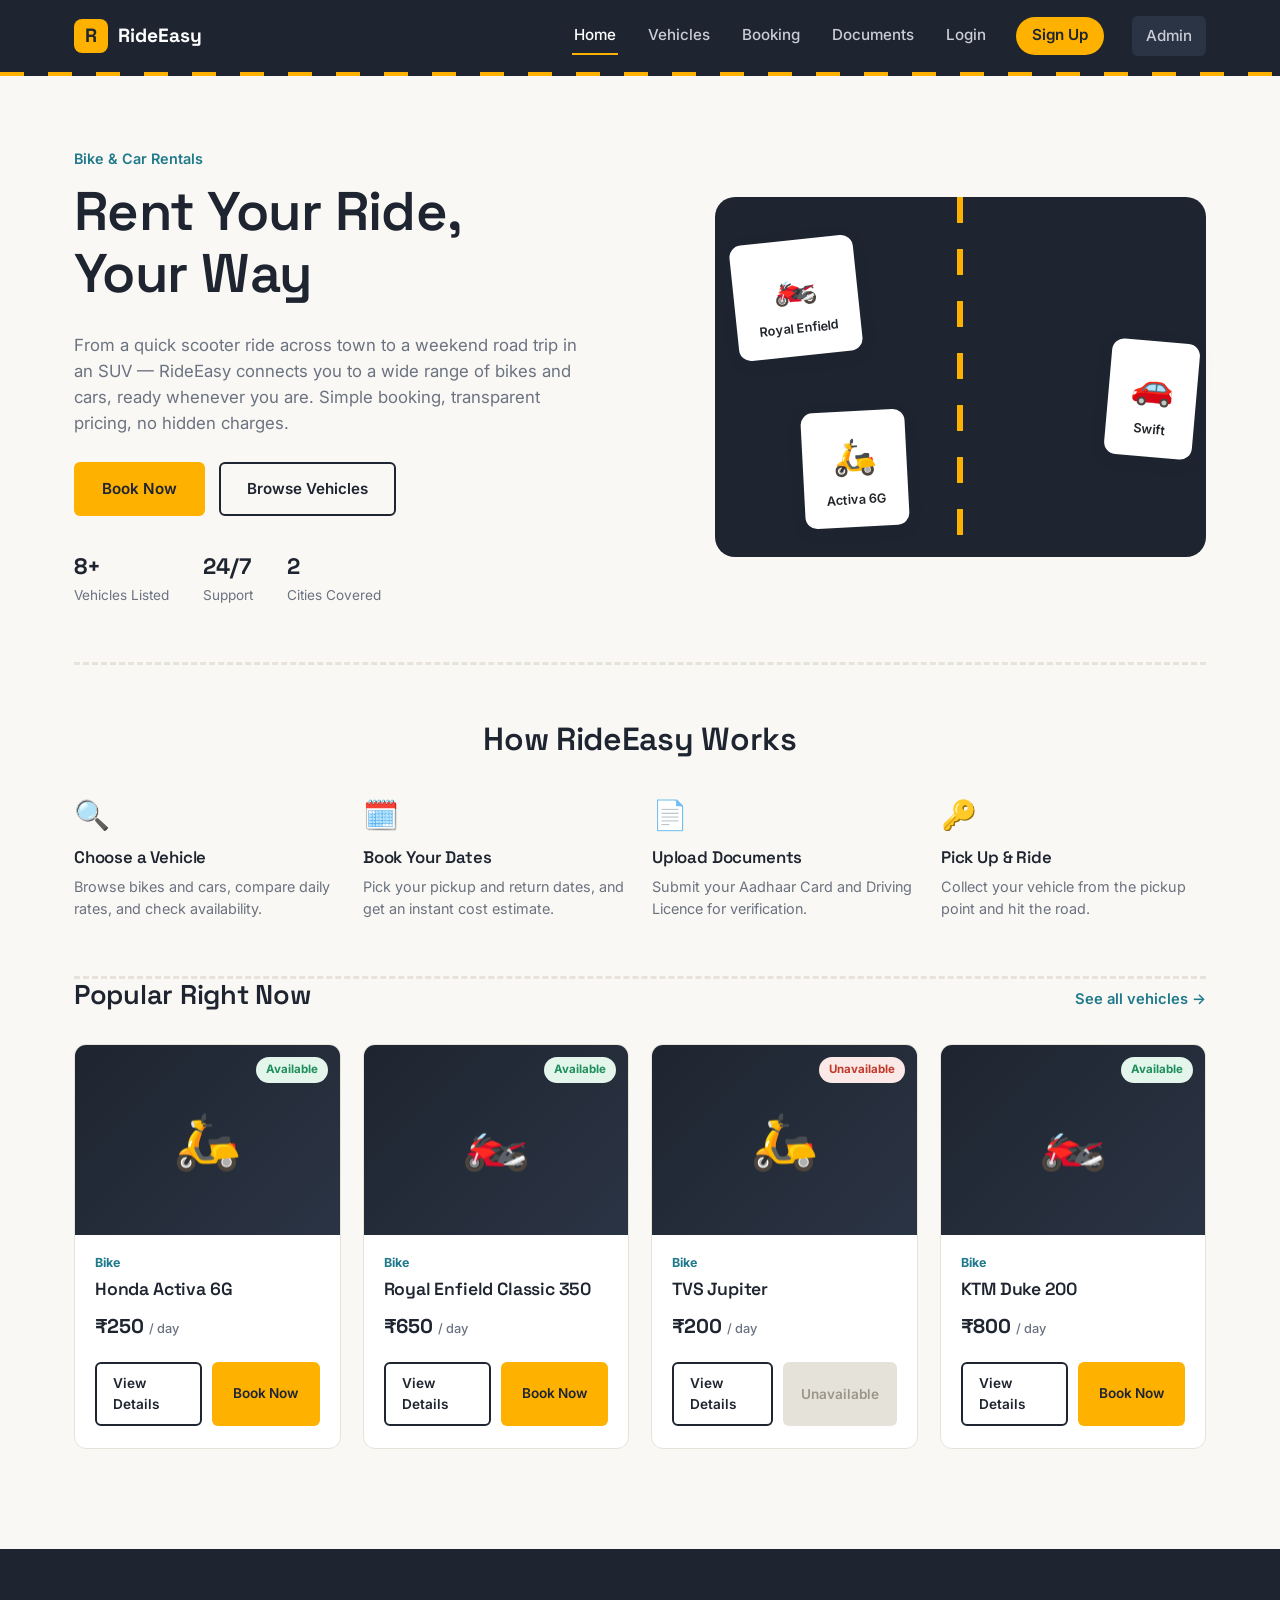
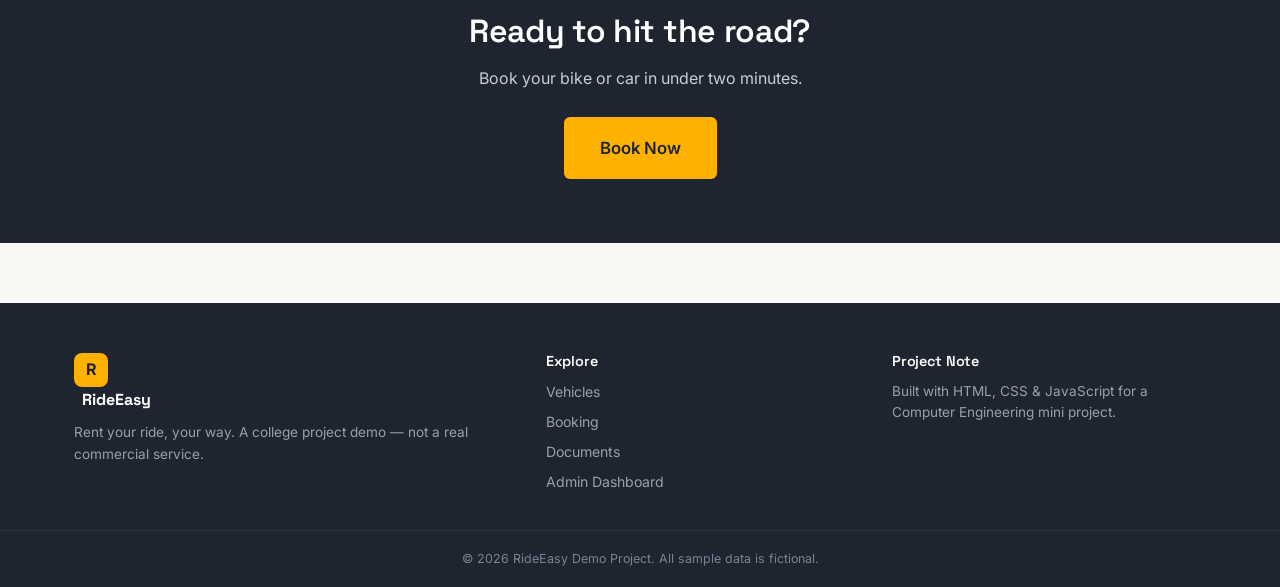
==== index.html @ f215f916 "initial commit" ====
<!DOCTYPE html>
<html lang="en">
<head>
<meta charset="UTF-8">
<meta name="viewport" content="width=device-width, initial-scale=1.0">
<title>RideEasy - Rent Your Ride, Your Way</title>
<link rel="preconnect" href="https://fonts.googleapis.com">
<link href="https://fonts.googleapis.com/css2?family=Space+Grotesk:wght@500;600;700&family=Inter:wght@400;500;600;700&display=swap" rel="stylesheet">
<link rel="stylesheet" href="css/style.css">
</head>
<body data-page="home">
<main>

<section class="hero">
  <div class="hero-text">
    <p class="hero-eyebrow">Bike &amp; Car Rentals</p>
    <h1>Rent Your Ride,<br>Your Way</h1>
    <p class="hero-desc">
      From a quick scooter ride across town to a weekend road trip in an SUV —
      RideEasy connects you to a wide range of bikes and cars, ready whenever you are.
      Simple booking, transparent pricing, no hidden charges.
    </p>
    <div class="hero-actions">
      <a href="booking.html" class="btn btn-primary">Book Now</a>
      <a href="vehicles.html" class="btn btn-outline">Browse Vehicles</a>
    </div>
    <div class="hero-stats">
      <div><strong>8+</strong><span>Vehicles Listed</span></div>
      <div><strong>24/7</strong><span>Support</span></div>
      <div><strong>2</strong><span>Cities Covered</span></div>
    </div>
  </div>
  <div class="hero-visual" aria-hidden="true">
    <div class="hero-card card-1">🏍️<span>Royal Enfield</span></div>
    <div class="hero-card card-2">🚗<span>Swift</span></div>
    <div class="hero-card card-3">🛵<span>Activa 6G</span></div>
    <div class="hero-lane"></div>
  </div>
</section>

<div class="dashed-divider" aria-hidden="true"></div>

<section class="how-it-works">
  <h2>How RideEasy Works</h2>
  <div class="steps-grid">
    <div class="step"><div class="step-icon">🔍</div><h3>Choose a Vehicle</h3><p>Browse bikes and cars, compare daily rates, and check availability.</p></div>
    <div class="step"><div class="step-icon">🗓️</div><h3>Book Your Dates</h3><p>Pick your pickup and return dates, and get an instant cost estimate.</p></div>
    <div class="step"><div class="step-icon">📄</div><h3>Upload Documents</h3><p>Submit your Aadhaar Card and Driving Licence for verification.</p></div>
    <div class="step"><div class="step-icon">🔑</div><h3>Pick Up &amp; Ride</h3><p>Collect your vehicle from the pickup point and hit the road.</p></div>
  </div>
</section>

<div class="dashed-divider" aria-hidden="true"></div>

<section class="featured-vehicles">
  <div class="section-head">
    <h2>Popular Right Now</h2>
    <a href="vehicles.html" class="see-all">See all vehicles →</a>
  </div>
  <div class="vehicle-grid" id="featuredGrid"></div>
</section>

<section class="cta-banner">
  <h2>Ready to hit the road?</h2>
  <p>Book your bike or car in under two minutes.</p>
  <a href="booking.html" class="btn btn-primary btn-large">Book Now</a>
</section>
</main>
<script src="js/main.js"></script>
</body>
</html>
---- css/style.css ----
/* =========================================================
   RideEasy — Design Tokens
   ========================================================= */
:root {
  --asphalt: #1E2530;
  --asphalt-light: #2B3444;
  --amber: #FFB100;
  --amber-dark: #E29B00;
  --teal: #1F7A8C;
  --teal-dark: #175f6d;
  --cream: #FAF8F4;
  --white: #FFFFFF;
  --text-dark: #22262B;
  --text-muted: #6B7280;
  --border-soft: #E7E3DA;
  --danger: #C0392B;
  --success: #1E8E5A;

  --font-display: "Space Grotesk", sans-serif;
  --font-body: "Inter", sans-serif;

  --radius-sm: 6px;
  --radius-md: 12px;
  --radius-lg: 20px;

  --shadow-card: 0 4px 16px rgba(30, 37, 48, 0.08);
}

* { box-sizing: border-box; }

html { scroll-behavior: smooth; }

body {
  margin: 0;
  font-family: var(--font-body);
  color: var(--text-dark);
  background: var(--cream);
  line-height: 1.55;
}

h1, h2, h3, h4 {
  font-family: var(--font-display);
  font-weight: 600;
  line-height: 1.15;
  margin: 0 0 0.5em;
  letter-spacing: -0.01em;
}

p { margin: 0 0 1em; color: var(--text-muted); }

a { color: inherit; text-decoration: none; }

img { max-width: 100%; display: block; }

:focus-visible {
  outline: 3px solid var(--teal);
  outline-offset: 2px;
}

.hidden { display: none !important; }

/* =========================================================
   Buttons
   ========================================================= */
.btn {
  display: inline-flex;
  align-items: center;
  justify-content: center;
  gap: 8px;
  padding: 13px 26px;
  border-radius: var(--radius-sm);
  font-family: var(--font-body);
  font-weight: 600;
  font-size: 0.95rem;
  border: 2px solid transparent;
  cursor: pointer;
  transition: transform 0.15s ease, box-shadow 0.15s ease, background 0.15s ease;
}
.btn:hover { transform: translateY(-2px); }

.btn-primary { background: var(--amber); color: var(--asphalt); }
.btn-primary:hover { background: var(--amber-dark); box-shadow: 0 6px 16px rgba(255,177,0,0.35); }

.btn-outline { background: transparent; border-color: var(--asphalt); color: var(--asphalt); }
.btn-outline:hover { background: var(--asphalt); color: var(--white); }

.btn-large { padding: 16px 34px; font-size: 1.05rem; }
.btn-small { padding: 9px 16px; font-size: 0.85rem; }

.btn-disabled {
  background: #E5E2DA; color: #9C9689; border-color: transparent;
  cursor: not-allowed;
}
.btn-disabled:hover { transform: none; }

/* =========================================================
   Header / Nav
   ========================================================= */
.site-header {
  background: var(--asphalt);
  position: sticky;
  top: 0;
  z-index: 100;
}

.nav-wrap {
  max-width: 1180px;
  margin: 0 auto;
  padding: 16px 24px;
  display: flex;
  align-items: center;
  justify-content: space-between;
}

.logo {
  display: flex;
  align-items: center;
  gap: 10px;
  font-family: var(--font-display);
  font-weight: 700;
  font-size: 1.2rem;
  color: var(--white);
}

.logo-mark {
  width: 34px; height: 34px;
  background: var(--amber);
  color: var(--asphalt);
  border-radius: 8px;
  display: flex; align-items: center; justify-content: center;
  font-weight: 700;
}

.main-nav { display: flex; align-items: center; gap: 28px; }

.main-nav a {
  color: #C9CDD6;
  font-weight: 500;
  font-size: 0.95rem;
  padding: 6px 2px;
  border-bottom: 2px solid transparent;
  transition: color 0.15s ease, border-color 0.15s ease;
}

.main-nav a:hover,
.main-nav a.active { color: var(--white); border-color: var(--amber); }

.main-nav a.nav-admin {
  background: var(--asphalt-light);
  padding: 8px 14px;
  border-radius: var(--radius-sm);
  border-bottom: none;
}
.main-nav a.nav-admin:hover,
.main-nav a.nav-admin.active { background: var(--amber); color: var(--asphalt); }

.road-line {
  height: 4px;
  background: repeating-linear-gradient(90deg, var(--amber) 0 24px, transparent 24px 48px);
}

.nav-toggle {
  display: none;
  flex-direction: column;
  gap: 5px;
  background: none;
  border: none;
  cursor: pointer;
  padding: 6px;
}
.nav-toggle span { width: 24px; height: 2px; background: var(--white); }

/* =========================================================
   Flash messages
   ========================================================= */
.flash-wrap {
  max-width: 1180px;
  margin: 16px auto 0;
  padding: 0 24px;
  display: flex;
  flex-direction: column;
  gap: 8px;
}
.flash {
  padding: 12px 18px;
  border-radius: var(--radius-sm);
  font-size: 0.92rem;
  font-weight: 500;
}
.flash-error { background: #FBE9E7; color: var(--danger); border: 1px solid #F3C6BF; }
.flash-success { background: #E4F5EC; color: var(--success); border: 1px solid #BEE7D1; }

/* =========================================================
   Hero
   ========================================================= */
.hero {
  max-width: 1180px;
  margin: 0 auto;
  padding: 72px 24px 56px;
  display: grid;
  grid-template-columns: 1.1fr 0.9fr;
  gap: 40px;
  align-items: center;
}

.hero-eyebrow {
  color: var(--teal);
  font-weight: 600;
  font-size: 0.9rem;
  margin-bottom: 10px;
}

.hero h1 {
  font-size: clamp(2.4rem, 4.5vw, 3.4rem);
  color: var(--asphalt);
}

.hero-desc { font-size: 1.05rem; max-width: 46ch; }

.hero-actions { display: flex; gap: 14px; margin: 26px 0 34px; flex-wrap: wrap; }

.hero-stats { display: flex; gap: 34px; }
.hero-stats div { display: flex; flex-direction: column; }
.hero-stats strong { font-family: var(--font-display); font-size: 1.4rem; color: var(--asphalt); }
.hero-stats span { color: var(--text-muted); font-size: 0.85rem; }

.hero-visual {
  position: relative;
  height: 360px;
}

.hero-lane {
  position: absolute;
  inset: 0;
  background: var(--asphalt);
  border-radius: var(--radius-lg);
}
.hero-lane::before {
  content: "";
  position: absolute;
  left: 50%; top: 0; bottom: 0;
  width: 6px;
  transform: translateX(-50%);
  background: repeating-linear-gradient(180deg, var(--amber) 0 26px, transparent 26px 52px);
}

.hero-card {
  position: absolute;
  background: var(--white);
  border-radius: var(--radius-md);
  padding: 18px 22px;
  box-shadow: var(--shadow-card);
  font-size: 2.2rem;
  display: flex;
  flex-direction: column;
  align-items: center;
  gap: 6px;
  z-index: 2;
}
.hero-card span { font-family: var(--font-body); font-size: 0.8rem; font-weight: 600; color: var(--text-dark); }

.card-1 { top: 12%; left: 4%; transform: rotate(-6deg); }
.card-2 { top: 40%; right: 2%; transform: rotate(5deg); }
.card-3 { bottom: 8%; left: 18%; transform: rotate(-3deg); }

/* =========================================================
   Dashed divider (road-marking motif)
   ========================================================= */
.dashed-divider {
  max-width: 1180px;
  margin: 0 auto;
  padding: 0 24px;
}
.dashed-divider::before {
  content: "";
  display: block;
  height: 0;
  border-top: 3px dashed var(--border-soft);
}

/* =========================================================
   How it works
   ========================================================= */
.how-it-works {
  max-width: 1180px;
  margin: 0 auto;
  padding: 56px 24px;
  text-align: center;
}
.how-it-works h2 { font-size: 2rem; color: var(--asphalt); margin-bottom: 36px; }

.steps-grid {
  display: grid;
  grid-template-columns: repeat(4, 1fr);
  gap: 24px;
}
.step { text-align: left; }
.step-icon { font-size: 1.8rem; margin-bottom: 10px; }
.step h3 { font-size: 1.05rem; color: var(--asphalt); }
.step p { font-size: 0.9rem; margin: 0; }

/* =========================================================
   Section head / see-all
   ========================================================= */
.section-head {
  display: flex;
  align-items: baseline;
  justify-content: space-between;
  max-width: 1180px;
  margin: 0 auto;
  padding: 0 24px 20px;
}
.section-head h2 { color: var(--asphalt); font-size: 1.7rem; }
.see-all { color: var(--teal); font-weight: 600; font-size: 0.92rem; }
.see-all:hover { text-decoration: underline; }

/* =========================================================
   Vehicle cards / grid
   ========================================================= */
.featured-vehicles { padding-bottom: 20px; }

.vehicle-grid {
  max-width: 1180px;
  margin: 0 auto;
  padding: 0 24px 60px;
  display: grid;
  grid-template-columns: repeat(auto-fit, minmax(250px, 1fr));
  gap: 22px;
}

.vehicle-card {
  background: var(--white);
  border: 1px solid var(--border-soft);
  border-radius: var(--radius-md);
  overflow: hidden;
  display: flex;
  flex-direction: column;
  transition: box-shadow 0.15s ease, transform 0.15s ease;
}
.vehicle-card:hover { box-shadow: var(--shadow-card); transform: translateY(-3px); }

.vehicle-image {
  background: linear-gradient(135deg, var(--asphalt) 0%, var(--asphalt-light) 100%);
  padding: 30px 0;
  display: flex;
  align-items: center;
  justify-content: center;
  font-size: 3.4rem;
  position: relative;
}

.badge {
  position: absolute;
  top: 12px; right: 12px;
  font-size: 0.72rem;
  font-weight: 700;
  padding: 4px 10px;
  border-radius: 999px;
}
.badge-available { background: #E4F5EC; color: var(--success); }
.badge-unavailable { background: #FBE9E7; color: var(--danger); }

.vehicle-info { padding: 18px 20px 22px; display: flex; flex-direction: column; gap: 6px; flex: 1; }
.vehicle-type { color: var(--teal); font-size: 0.78rem; font-weight: 700; text-transform: capitalize; }
.vehicle-info h3 { font-size: 1.1rem; color: var(--asphalt); margin-bottom: 2px; }
.vehicle-desc { font-size: 0.86rem; margin-bottom: 4px; }
.vehicle-price { font-family: var(--font-display); font-size: 1.25rem; color: var(--asphalt); font-weight: 700; margin: 4px 0 14px; }
.vehicle-price span { font-family: var(--font-body); font-size: 0.8rem; color: var(--text-muted); font-weight: 500; }

.vehicle-actions { display: flex; gap: 10px; margin-top: auto; }
.vehicle-actions .btn { flex: 1; }

/* =========================================================
   CTA banner
   ========================================================= */
.cta-banner {
  background: var(--asphalt);
  color: var(--white);
  text-align: center;
  padding: 64px 24px;
  margin-top: 20px;
}
.cta-banner h2 { color: var(--white); font-size: 2rem; }
.cta-banner p { color: #C9CDD6; margin-bottom: 26px; }

/* =========================================================
   Generic page header
   ========================================================= */
.page-header {
  max-width: 1180px;
  margin: 0 auto;
  padding: 56px 24px 24px;
}
.page-header h1 { font-size: 2.2rem; color: var(--asphalt); }
.page-header .hero-desc { max-width: 60ch; }

/* =========================================================
   Filter bar
   ========================================================= */
.filter-bar {
  max-width: 1180px;
  margin: 0 auto;
  padding: 0 24px 30px;
  display: flex;
  gap: 10px;
}
.filter-btn {
  background: var(--white);
  border: 1px solid var(--border-soft);
  padding: 9px 20px;
  border-radius: 999px;
  font-weight: 600;
  font-size: 0.88rem;
  cursor: pointer;
  transition: background 0.15s ease, color 0.15s ease, border-color 0.15s ease;
}
.filter-btn.active,
.filter-btn:hover { background: var(--asphalt); color: var(--white); border-color: var(--asphalt); }

/* =========================================================
   Modal (vehicle details)
   ========================================================= */
.modal-overlay {
  display: none;
  position: fixed;
  inset: 0;
  background: rgba(30, 37, 48, 0.55);
  align-items: center;
  justify-content: center;
  z-index: 200;
  padding: 24px;
}
.modal-overlay.open { display: flex; }

.modal-box {
  background: var(--white);
  border-radius: var(--radius-lg);
  padding: 34px;
  max-width: 420px;
  width: 100%;
  position: relative;
  text-align: center;
}
.modal-close {
  position: absolute; top: 14px; right: 16px;
  background: none; border: none; font-size: 1.4rem;
  cursor: pointer; color: var(--text-muted);
}
.modal-emoji { font-size: 3rem; margin-bottom: 10px; }
.modal-box h3 { color: var(--asphalt); font-size: 1.3rem; }

/* =========================================================
   Forms (booking / login)
   ========================================================= */
.form-section {
  max-width: 760px;
  margin: 0 auto;
  padding: 0 24px 70px;
}

.app-form {
  background: var(--white);
  border: 1px solid var(--border-soft);
  border-radius: var(--radius-lg);
  padding: 32px;
}

.form-grid {
  display: grid;
  grid-template-columns: 1fr 1fr;
  gap: 20px;
}

.form-group { display: flex; flex-direction: column; gap: 6px; }
.form-group label { font-weight: 600; font-size: 0.9rem; color: var(--asphalt); }

.form-group input,
.form-group select {
  padding: 12px 14px;
  border-radius: var(--radius-sm);
  border: 1.5px solid var(--border-soft);
  font-family: var(--font-body);
  font-size: 0.95rem;
  background: var(--cream);
  color: var(--text-dark);
}
.form-group input:focus,
.form-group select:focus { border-color: var(--teal); outline: none; background: var(--white); }

.field-hint { font-size: 0.78rem; color: var(--text-muted); min-height: 14px; }

.cost-estimate {
  display: flex;
  justify-content: space-between;
  background: var(--cream);
  border: 1.5px dashed var(--border-soft);
  border-radius: var(--radius-md);
  padding: 16px 20px;
  margin: 24px 0;
}
.cost-estimate div { display: flex; flex-direction: column; gap: 4px; }
.cost-estimate span { font-size: 0.8rem; color: var(--text-muted); }
.cost-estimate strong { font-family: var(--font-display); font-size: 1.2rem; color: var(--asphalt); }

.app-form .btn-large { width: 100%; margin-top: 6px; }

/* =========================================================
   Booking confirmation
   ========================================================= */
.confirmation-box {
  max-width: 640px;
  margin: 0 auto 20px;
  padding: 32px;
  background: #EEFBF3;
  border: 1.5px solid #BEE7D1;
  border-radius: var(--radius-lg);
  text-align: center;
}
.confirmation-icon { font-size: 2.4rem; margin-bottom: 6px; }
.confirmation-box h2 { color: var(--success); }
.confirmation-details {
  display: grid;
  grid-template-columns: 1fr 1fr;
  gap: 14px;
  text-align: left;
  background: var(--white);
  border-radius: var(--radius-md);
  padding: 20px;
  margin: 20px 0 26px;
}
.confirmation-details div { display: flex; flex-direction: column; gap: 2px; }
.confirmation-details span { font-size: 0.76rem; color: var(--text-muted); }
.confirmation-details strong { color: var(--asphalt); font-family: var(--font-display); }
.status-pending { color: var(--amber-dark) !important; }

/* =========================================================
   Documents page
   ========================================================= */
.demo-notice {
  max-width: 1180px;
  margin: 0 auto 30px;
  padding: 14px 20px;
  background: #FFF6E0;
  border: 1.5px solid #FFE2A0;
  border-radius: var(--radius-md);
  font-size: 0.9rem;
  color: #7A5B00;
}
.demo-notice.small { max-width: 100%; margin-bottom: 22px; font-size: 0.82rem; }

.documents-section {
  max-width: 1180px;
  margin: 0 auto;
  padding: 0 24px 70px;
  display: grid;
  grid-template-columns: repeat(auto-fit, minmax(320px, 1fr));
  gap: 24px;
}

.doc-card {
  background: var(--white);
  border: 1px solid var(--border-soft);
  border-radius: var(--radius-lg);
  padding: 26px;
}
.doc-card-head { display: flex; gap: 14px; margin-bottom: 20px; }
.doc-icon { font-size: 2rem; }
.doc-card-head h3 { font-size: 1.05rem; color: var(--asphalt); margin-bottom: 2px; }
.doc-card-head p { font-size: 0.82rem; margin: 0; }

.upload-btn {
  display: inline-block;
  background: var(--asphalt);
  color: var(--white);
  padding: 11px 22px;
  border-radius: var(--radius-sm);
  font-weight: 600;
  font-size: 0.88rem;
  cursor: pointer;
  transition: background 0.15s ease;
}
.upload-btn:hover { background: var(--asphalt-light); }

.file-name { font-size: 0.85rem; margin: 12px 0 4px; color: var(--text-dark); }
.upload-error { font-size: 0.8rem; color: var(--danger); min-height: 16px; margin: 0 0 10px; }

.status-tag {
  display: inline-block;
  padding: 5px 14px;
  border-radius: 999px;
  font-size: 0.78rem;
  font-weight: 700;
}
.status-pending { background: #FFF6E0; color: var(--amber-dark); }
.status-confirmed { background: #E4F5EC; color: var(--success); }
.status-completed { background: #E1EEF6; color: var(--teal-dark); }
.status-unavailable { background: #FBE9E7; color: var(--danger); }

/* =========================================================
   Auth page
   ========================================================= */
.auth-section {
  max-width: 480px;
  margin: 0 auto;
  padding: 56px 24px 80px;
}
.auth-box {
  background: var(--white);
  border: 1px solid var(--border-soft);
  border-radius: var(--radius-lg);
  padding: 32px;
}
.auth-tabs { display: flex; border-radius: var(--radius-sm); overflow: hidden; margin-bottom: 20px; background: var(--cream); }
.auth-tab {
  flex: 1; padding: 12px; border: none; background: transparent;
  font-weight: 600; cursor: pointer; color: var(--text-muted);
}
.auth-tab.active { background: var(--asphalt); color: var(--white); }
.auth-form .form-group { margin-bottom: 16px; }

/* =========================================================
   Admin dashboard
   ========================================================= */
.stats-grid {
  max-width: 1180px;
  margin: 0 auto;
  padding: 0 24px 20px;
  display: grid;
  grid-template-columns: repeat(auto-fit, minmax(220px, 1fr));
  gap: 20px;
}
.stat-card {
  background: var(--white);
  border: 1px solid var(--border-soft);
  border-radius: var(--radius-md);
  padding: 22px;
  display: flex;
  align-items: center;
  gap: 16px;
}
.stat-icon { font-size: 1.8rem; }
.stat-card strong { display: block; font-family: var(--font-display); font-size: 1.5rem; color: var(--asphalt); }
.stat-card span { font-size: 0.82rem; color: var(--text-muted); }

.admin-section {
  max-width: 1180px;
  margin: 0 auto;
  padding: 30px 24px;
}

.table-wrap {
  overflow-x: auto;
  background: var(--white);
  border: 1px solid var(--border-soft);
  border-radius: var(--radius-md);
}
.data-table { width: 100%; border-collapse: collapse; font-size: 0.9rem; }
.data-table th {
  text-align: left;
  padding: 14px 18px;
  background: var(--cream);
  color: var(--asphalt);
  font-family: var(--font-display);
  font-size: 0.82rem;
}
.data-table td { padding: 14px 18px; border-top: 1px solid var(--border-soft); }
.empty-row { text-align: center; color: var(--text-muted); padding: 30px !important; }

/* =========================================================
   Footer
   ========================================================= */
.site-footer { background: var(--asphalt); color: #C9CDD6; margin-top: 60px; }
.footer-wrap {
  max-width: 1180px;
  margin: 0 auto;
  padding: 50px 24px 30px;
  display: grid;
  grid-template-columns: 1.4fr 1fr 1fr;
  gap: 32px;
}
.footer-brand .logo-text { color: var(--white); font-family: var(--font-display); font-weight: 700; margin-left: 8px; }
.footer-brand p { color: #99A0AD; font-size: 0.85rem; margin-top: 10px; }
.footer-links h4, .footer-note h4 { color: var(--white); font-size: 0.9rem; margin-bottom: 12px; }
.footer-links a { display: block; color: #99A0AD; font-size: 0.88rem; margin-bottom: 8px; }
.footer-links a:hover { color: var(--amber); }
.footer-note p { color: #99A0AD; font-size: 0.85rem; }
.footer-bottom {
  border-top: 1px solid var(--asphalt-light);
  text-align: center;
  padding: 18px;
  font-size: 0.78rem;
  color: #7C8291;
}

/* =========================================================
   Responsive
   ========================================================= */
@media (max-width: 900px) {
  .hero { grid-template-columns: 1fr; padding-top: 40px; }
  .hero-visual { height: 260px; }
  .steps-grid { grid-template-columns: repeat(2, 1fr); }
  .footer-wrap { grid-template-columns: 1fr 1fr; }
}

@media (max-width: 720px) {
  .nav-toggle { display: flex; }
  .main-nav {
    position: absolute;
    top: 100%; left: 0; right: 0;
    background: var(--asphalt);
    flex-direction: column;
    align-items: flex-start;
    gap: 4px;
    padding: 10px 24px 20px;
    display: none;
  }
  .main-nav.open { display: flex; }
  .main-nav a { width: 100%; padding: 10px 0; }

  .form-grid { grid-template-columns: 1fr; }
  .confirmation-details { grid-template-columns: 1fr; }
  .steps-grid { grid-template-columns: 1fr; }
  .footer-wrap { grid-template-columns: 1fr; }
  .hero-stats { flex-wrap: wrap; gap: 20px; }
}

/* Auth nav */
.nav-user { font-weight: 600; opacity: .8; padding: 0 .5rem; }
.main-nav .nav-signup { background: var(--amber); color: var(--asphalt) !important; font-weight: 600; border-radius: 999px; padding: .4rem 1rem; }


/* Payment interface */
.payment-panel { margin: 28px 0 20px; padding: 24px; border: 1px solid var(--border-soft); border-radius: var(--radius-lg); background: #fff; }
.payment-heading { display:flex; align-items:center; justify-content:space-between; gap:14px; }
.payment-heading h2 { margin: 0; font-family: var(--font-display); color: var(--asphalt); font-size: 1.35rem; }
.payment-heading .hero-eyebrow { margin: 0 0 5px; }
.payment-lock { color: var(--teal); font-size: .78rem; font-weight: 700; white-space: nowrap; }
.payment-subtitle { color: var(--text-muted); font-size: .9rem; margin: 12px 0 18px; }
.payment-methods { display:grid; gap:10px; }
.payment-option { display:flex; align-items:center; gap:12px; border:1.5px solid var(--border-soft); border-radius: var(--radius-md); padding:14px; cursor:pointer; transition:border-color .2s, background .2s; }
.payment-option.selected { border-color: var(--teal); background:#f0fbf8; }
.payment-option input { accent-color: var(--teal); }
.payment-icon { display:grid; place-items:center; width:38px; height:38px; flex-shrink:0; border-radius:10px; background:var(--cream); color:var(--asphalt); font-size:1.2rem; font-weight:700; }
.payment-option strong,.payment-option small { display:block; }
.payment-option strong { color:var(--asphalt); font-size:.92rem; }
.payment-option small { color:var(--text-muted); margin-top:3px; font-size:.78rem; }
.payment-detail { margin-top:16px; padding:15px; border-radius:var(--radius-md); background:var(--cream); }
.payment-detail label { display:block; font-weight:600; font-size:.88rem; margin-bottom:7px; }
.payment-detail label span,.payment-detail small { color:var(--text-muted); font-size:.78rem; }
.payment-detail input { width:100%; padding:12px; border:1px solid var(--border-soft); border-radius:var(--radius-sm); background:#fff; font:inherit; }
.payment-detail > small { display:block; margin-top:8px; }
.card-preview { display:flex; flex-direction:column; gap:18px; padding:18px; border-radius:12px; background:#202936; color:white; margin-bottom:12px; }
.card-preview span { font-size:.75rem; letter-spacing:.12em; }
.card-preview strong { letter-spacing:.08em; }
.card-preview small { color:#d5d9e0; }
.payment-total { display:flex; justify-content:space-between; align-items:center; padding:18px 0 8px; margin-top:12px; border-top:1px solid var(--border-soft); }
.payment-total span { color:var(--text-muted); font-size:.9rem; }
.payment-total strong { font-family:var(--font-display); color:var(--asphalt); font-size:1.35rem; }
.payment-disclaimer { color:var(--text-muted); font-size:.78rem; line-height:1.5; margin:10px 0 16px; }
@media (max-width:520px) { .payment-panel { padding:17px; } .payment-heading { align-items:flex-start; flex-direction:column; } }


/* UPI app launch buttons */
.upi-apps { display:grid; grid-template-columns:repeat(2,minmax(0,1fr)); gap:10px; margin-top:14px; }
.upi-app-btn { display:flex; align-items:center; justify-content:flex-start; gap:10px; padding:11px 12px; border:1px solid var(--border-soft); border-radius:var(--radius-md); background:#fff; color:var(--asphalt); font:inherit; font-size:.88rem; font-weight:650; cursor:pointer; transition:border-color .2s, transform .2s, background .2s; }
.upi-app-btn:hover { border-color:var(--teal); background:#f0fbf8; transform:translateY(-1px); }
.upi-app-mark { display:grid; place-items:center; width:32px; height:32px; flex-shrink:0; border-radius:9px; font-weight:800; }
.gpay-mark { color:#4285f4; background:#eef4ff; }
.phonepe-mark { color:#5f259f; background:#f3eaff; }
.paytm-mark { color:#0879b9; background:#e9f7ff; }
.other-upi-mark { color:var(--teal); background:#e9f8f4; }
@media (max-width:420px) { .upi-apps { grid-template-columns:1fr; } }


/* UPI ID row + QR (QR for PC users, app buttons for phones) */
.upi-id-row { display:flex; align-items:center; justify-content:space-between; gap:10px; padding:12px; border:1px solid var(--border-soft); border-radius:var(--radius-sm); background:#fff; }
.upi-id-row strong { color:var(--asphalt); word-break:break-all; }
.upi-copy-btn { border:1px solid var(--teal); background:#fff; color:var(--teal); border-radius:8px; padding:6px 12px; font:inherit; font-size:.82rem; font-weight:700; cursor:pointer; }
.upi-copy-btn:hover { background:#f0fbf8; }
.upi-qr-box { display:block; margin-top:16px; text-align:center; }
.upi-qr-canvas { width:210px; height:210px; margin:0 auto; padding:6px; background:#fff; border:1px solid var(--border-soft); border-radius:var(--radius-md); }
.upi-qr-canvas svg { width:100%; height:100%; display:block; }
.upi-qr-box p { margin:10px auto 0; max-width:320px; font-size:.82rem; color:var(--text-muted); }

/* Real vehicle photos + UPI input */
.vehicle-image { padding:0; height:190px; overflow:hidden; }
.vehicle-photo { width:100%; height:100%; object-fit:cover; display:block; }
.vehicle-image .vehicle-emoji { font-size:3.4rem; }
.modal-emoji .vehicle-photo { width:100%; max-height:240px; border-radius:var(--radius-md); }
.vehicle-thumb { width:64px; height:42px; object-fit:cover; border-radius:6px; display:block; }
.upi-id-input { flex:1; min-width:0; border:0; outline:0; font:inherit; font-weight:600; color:var(--asphalt); background:transparent; }
.upi-id-error { display:block; color:#c0392b; min-height:1em; margin-top:4px; }
.upi-qr-canvas.hidden { display:none; }

/* Google Maps pickup preview */
.map-actions { display:flex; flex-wrap:wrap; align-items:center; gap:10px 16px; margin-top:10px; }
.map-link { color:var(--teal); font-size:.85rem; font-weight:700; }
.map-link:hover { text-decoration:underline; }
.map-box { margin-top:12px; border:1px solid var(--border-soft); border-radius:var(--radius-md); overflow:hidden; }
.map-box iframe { width:100%; height:260px; border:0; display:block; }
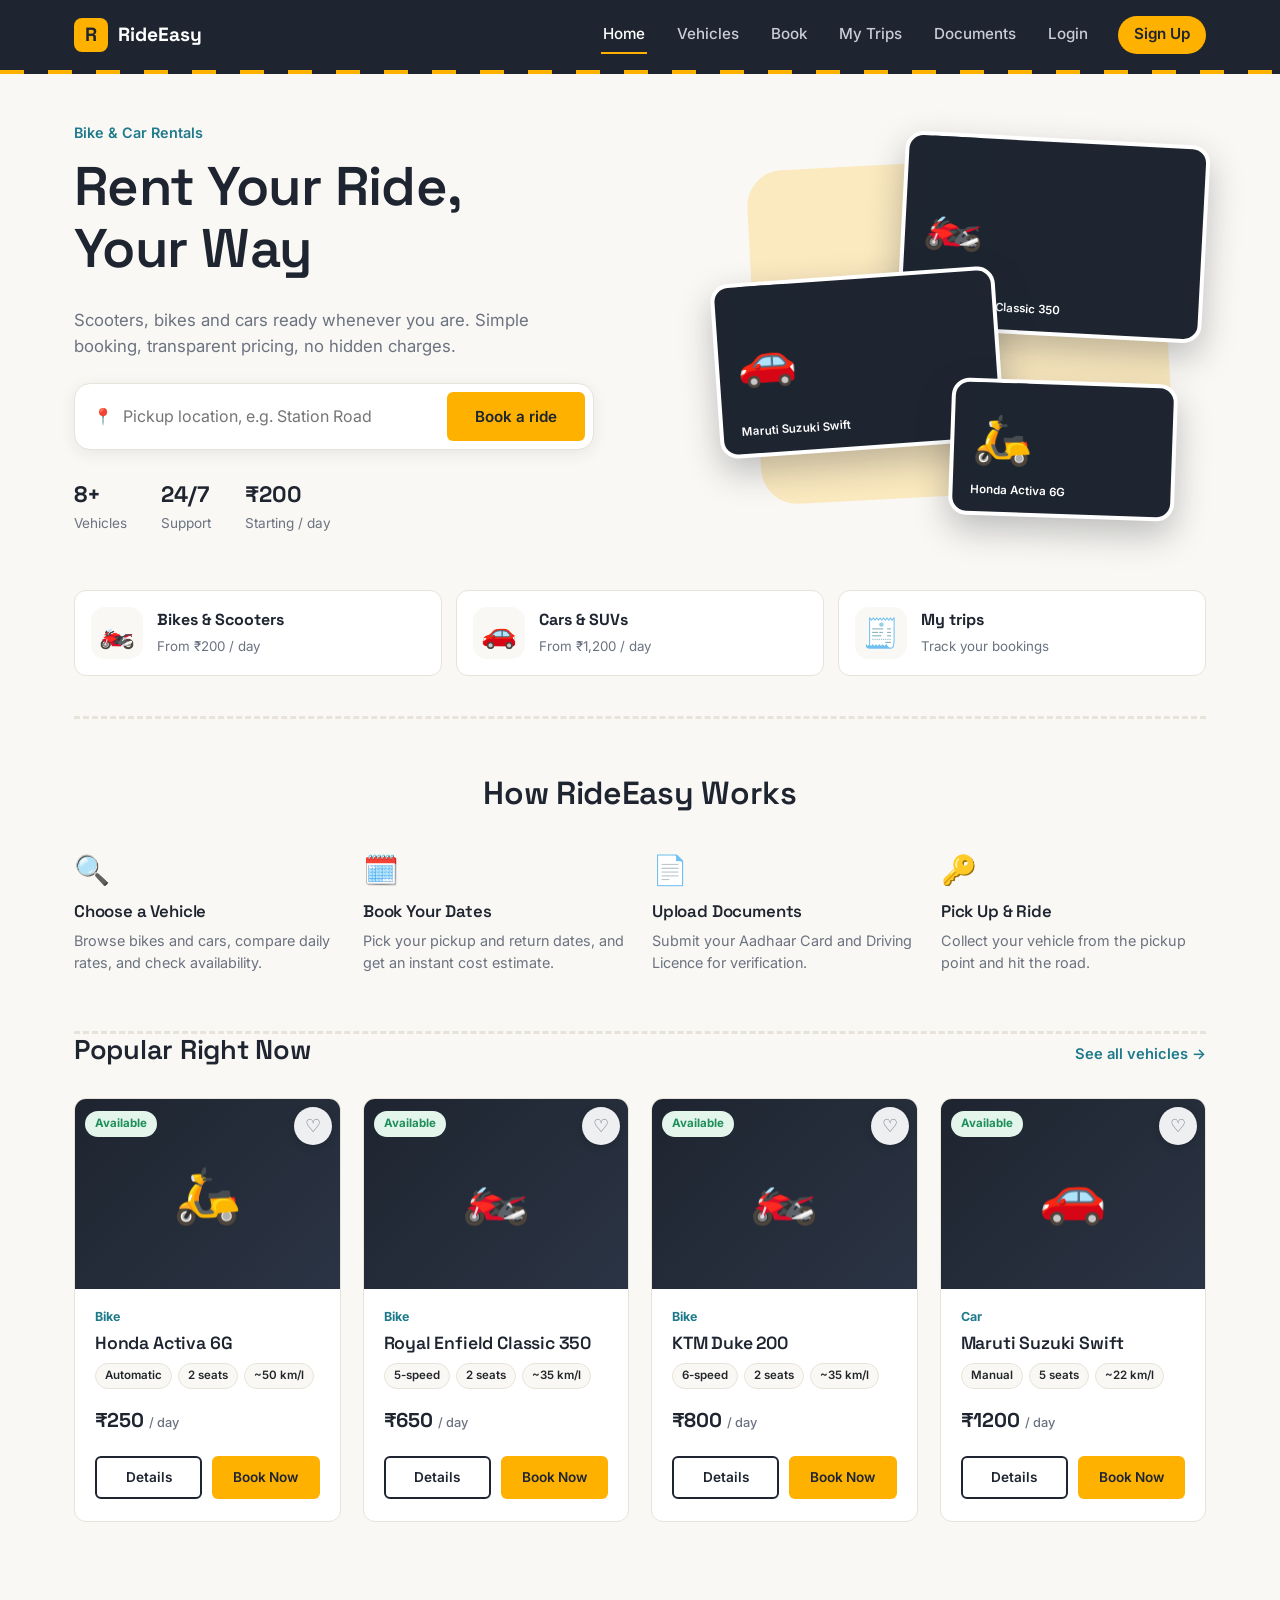
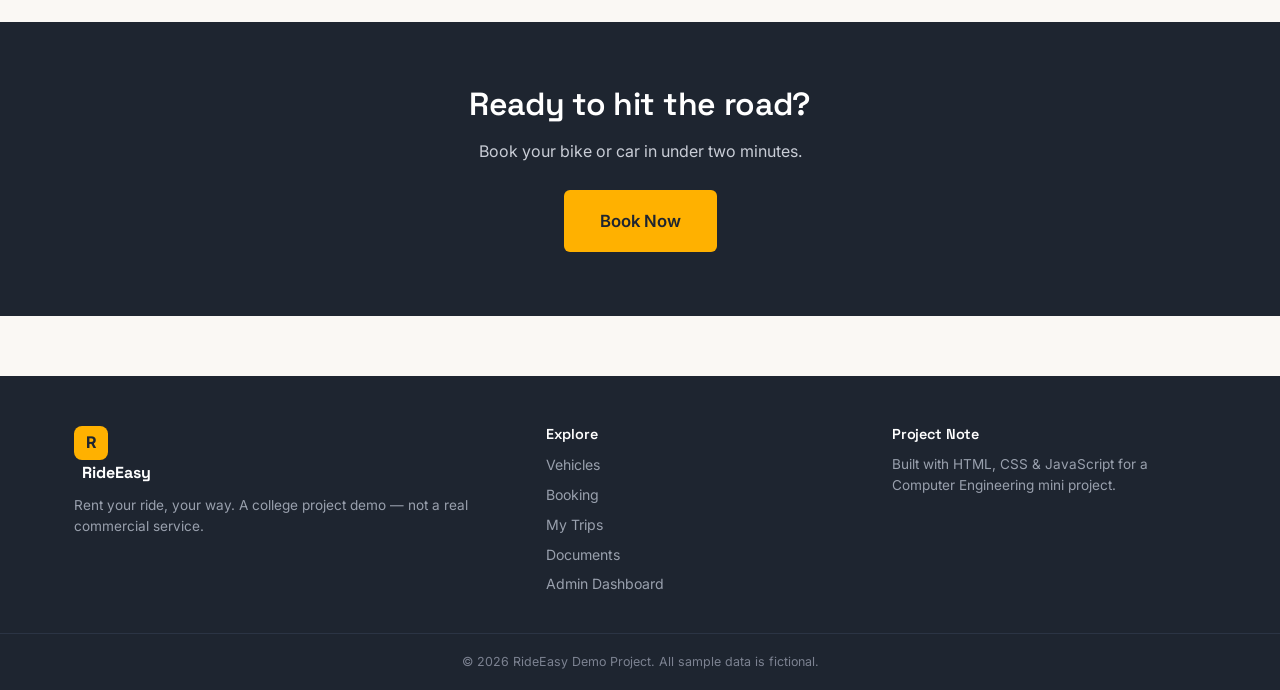
==== commit 912f70b9: "updated" ====
--- a/index.html
+++ b/index.html
@@ -2,7 +2,17 @@
 <html lang="en">
 <head>
 <meta charset="UTF-8">
-<meta name="viewport" content="width=device-width, initial-scale=1.0">
+<meta name="viewport" content="width=device-width, initial-scale=1.0, viewport-fit=cover">
+<meta name="theme-color" content="#1E2530">
+<meta name="description" content="RideEasy – rent bikes and cars in minutes.">
+<meta name="mobile-web-app-capable" content="yes">
+<meta name="apple-mobile-web-app-capable" content="yes">
+<meta name="apple-mobile-web-app-status-bar-style" content="black-translucent">
+<meta name="apple-mobile-web-app-title" content="RideEasy">
+<link rel="manifest" href="manifest.webmanifest">
+<link rel="icon" href="icons/icon.svg" type="image/svg+xml">
+<link rel="apple-touch-icon" href="icons/icon-192.png">
+
 <title>RideEasy - Rent Your Ride, Your Way</title>
 <link rel="preconnect" href="https://fonts.googleapis.com">
 <link href="https://fonts.googleapis.com/css2?family=Space+Grotesk:wght@500;600;700&family=Inter:wght@400;500;600;700&display=swap" rel="stylesheet">
@@ -15,27 +25,24 @@
   <div class="hero-text">
     <p class="hero-eyebrow">Bike &amp; Car Rentals</p>
     <h1>Rent Your Ride,<br>Your Way</h1>
-    <p class="hero-desc">
-      From a quick scooter ride across town to a weekend road trip in an SUV —
-      RideEasy connects you to a wide range of bikes and cars, ready whenever you are.
-      Simple booking, transparent pricing, no hidden charges.
-    </p>
-    <div class="hero-actions">
-      <a href="booking.html" class="btn btn-primary">Book Now</a>
-      <a href="vehicles.html" class="btn btn-outline">Browse Vehicles</a>
-    </div>
+    <p class="hero-desc">Scooters, bikes and cars ready whenever you are. Simple booking, transparent pricing, no hidden charges.</p>
+    <form class="quick-book" id="quickBook">
+      <label class="quick-field"><span aria-hidden="true">📍</span><input type="text" id="quickLoc" placeholder="Pickup location, e.g. Station Road" aria-label="Pickup location" autocomplete="off"></label>
+      <button type="submit" class="btn btn-primary">Book a ride</button>
+    </form>
     <div class="hero-stats">
-      <div><strong>8+</strong><span>Vehicles Listed</span></div>
+      <div><strong>8+</strong><span>Vehicles</span></div>
       <div><strong>24/7</strong><span>Support</span></div>
-      <div><strong>2</strong><span>Cities Covered</span></div>
+      <div><strong>₹200</strong><span>Starting / day</span></div>
     </div>
   </div>
-  <div class="hero-visual" aria-hidden="true">
-    <div class="hero-card card-1">🏍️<span>Royal Enfield</span></div>
-    <div class="hero-card card-2">🚗<span>Swift</span></div>
-    <div class="hero-card card-3">🛵<span>Activa 6G</span></div>
-    <div class="hero-lane"></div>
-  </div>
+  <div class="hero-visual" id="heroPhotos" aria-hidden="true"></div>
+</section>
+
+<section class="category-tiles">
+  <a href="vehicles.html?type=Bike" class="cat-tile"><span class="cat-emoji">🏍️</span><div><strong>Bikes &amp; Scooters</strong><small>From ₹200 / day</small></div></a>
+  <a href="vehicles.html?type=Car" class="cat-tile"><span class="cat-emoji">🚗</span><div><strong>Cars &amp; SUVs</strong><small>From ₹1,200 / day</small></div></a>
+  <a href="trips.html" class="cat-tile"><span class="cat-emoji">🧾</span><div><strong>My trips</strong><small>Track your bookings</small></div></a>
 </section>
 
 <div class="dashed-divider" aria-hidden="true"></div>
--- a/css/style.css
+++ b/css/style.css
@@ -798,3 +798,196 @@
 .map-link:hover { text-decoration:underline; }
 .map-box { margin-top:12px; border:1px solid var(--border-soft); border-radius:var(--radius-md); overflow:hidden; }
 .map-box iframe { width:100%; height:260px; border:0; display:block; }
+
+/* =========================================================
+   APP LAYER — installable-app look & feel
+   ========================================================= */
+:root { --tab-h: 64px; --safe-b: env(safe-area-inset-bottom, 0px); --safe-t: env(safe-area-inset-top, 0px); }
+body { -webkit-tap-highlight-color: transparent; -webkit-text-size-adjust: 100%; }
+button, a, input, select { touch-action: manipulation; }
+input, select, textarea { font-size: 16px; } /* stops iOS zoom on focus */
+
+.skip-link { position: absolute; left: -999px; top: 8px; background: var(--amber); color: var(--asphalt); padding: 8px 14px; border-radius: 8px; z-index: 999; font-weight: 700; }
+.skip-link:focus { left: 8px; }
+.offline-bar { background: #3b2f00; color: #ffd96b; text-align: center; font-size: .82rem; font-weight: 600; padding: 6px 12px; }
+
+/* Header */
+.site-header { padding-top: var(--safe-t); }
+.nav-toggle { display: none !important; }
+.header-avatar { display: none; width: 36px; height: 36px; border-radius: 50%; background: var(--amber); color: var(--asphalt); font-weight: 700; align-items: center; justify-content: center; }
+.nav-avatar { display: inline-grid; place-items: center; width: 26px; height: 26px; border-radius: 50%; background: var(--amber); color: var(--asphalt); font-size: .8rem; font-weight: 700; margin-right: 8px; }
+.main-nav a.nav-user { display: inline-flex; align-items: center; opacity: 1; padding: 4px 12px 4px 4px; background: var(--asphalt-light); border-radius: 999px; border-bottom: none; color: #fff; }
+
+/* Bottom tab bar (phones/tablets) */
+.tab-bar { display: none; }
+@media (max-width: 820px) {
+  .main-nav { display: none !important; }
+  .header-avatar { display: inline-flex; }
+  .nav-wrap { padding: 12px 16px; }
+  .site-footer { display: none; }
+  body { padding-bottom: calc(var(--tab-h) + var(--safe-b)); }
+  .tab-bar { position: fixed; left: 0; right: 0; bottom: 0; z-index: 150; display: grid; grid-template-columns: repeat(5, 1fr); height: calc(var(--tab-h) + var(--safe-b)); padding-bottom: var(--safe-b); background: rgba(255,255,255,.96); backdrop-filter: blur(12px); border-top: 1px solid var(--border-soft); }
+  .tab { display: flex; flex-direction: column; align-items: center; justify-content: center; gap: 3px; color: var(--text-muted); font-size: .68rem; font-weight: 600; position: relative; }
+  .tab svg { width: 24px; height: 24px; }
+  .tab.active { color: var(--teal-dark); }
+  .tab.active::before { content: ""; position: absolute; top: 0; width: 28px; height: 3px; border-radius: 0 0 3px 3px; background: var(--amber); }
+  .page-header { padding: 28px 16px 16px; }
+  .page-header h1 { font-size: 1.7rem; }
+  .vehicle-grid, .filter-bar, .section-head, .search-bar, .result-count { padding-left: 16px !important; padding-right: 16px !important; }
+  .filter-bar { overflow-x: auto; flex-wrap: nowrap; scrollbar-width: none; padding-bottom: 16px; }
+  .filter-bar::-webkit-scrollbar { display: none; }
+  .filter-btn { white-space: nowrap; }
+  .vehicle-grid { grid-template-columns: 1fr 1fr; gap: 12px; padding-bottom: 32px; }
+  .vehicle-image { height: 120px; }
+  .vehicle-info { padding: 12px; }
+  .vehicle-actions { flex-direction: column; gap: 8px; }
+  .vehicle-desc { display: none; }
+  .how-it-works, .hero { padding-left: 16px; padding-right: 16px; }
+}
+@media (max-width: 460px) { .vehicle-grid { grid-template-columns: 1fr; } .vehicle-image { height: 180px; } .vehicle-actions { flex-direction: row; } }
+
+/* Toasts */
+.toast-wrap { position: fixed; left: 50%; transform: translateX(-50%); bottom: calc(var(--tab-h) + var(--safe-b) + 14px); z-index: 400; display: flex; flex-direction: column; gap: 8px; width: min(92vw, 420px); pointer-events: none; }
+@media (min-width: 821px) { .toast-wrap { bottom: 24px; } }
+.toast { display: flex; align-items: center; gap: 10px; background: var(--asphalt); color: #fff; padding: 12px 16px; border-radius: 12px; box-shadow: 0 10px 30px rgba(0,0,0,.25); font-size: .9rem; font-weight: 500; opacity: 0; transform: translateY(12px); transition: opacity .25s, transform .25s; }
+.toast.in { opacity: 1; transform: none; }
+.toast-ico { display: grid; place-items: center; width: 22px; height: 22px; border-radius: 50%; background: var(--success); font-size: .75rem; font-weight: 800; flex-shrink: 0; }
+.toast-error .toast-ico { background: var(--danger); }
+
+/* Buttons */
+.btn { min-height: 44px; }
+.btn-small { min-height: 38px; }
+.btn:active { transform: scale(.97); }
+.btn-danger { background: #fff; color: var(--danger); border-color: #f0c4be; }
+.btn-danger:hover { background: var(--danger); color: #fff; }
+
+/* Home: hero + quick booking + tiles */
+.hero { padding-top: 48px; }
+.hero-visual { height: 380px; }
+.hero-photo { position: absolute; border-radius: 18px; overflow: hidden; box-shadow: 0 14px 34px rgba(30,37,48,.28); border: 4px solid #fff; background: var(--asphalt); }
+.hero-photo img { width: 100%; height: 100%; object-fit: cover; }
+.hero-photo .vehicle-emoji { display: grid; place-items: center; height: 100%; font-size: 3rem; }
+.hero-photo span { position: absolute; left: 8px; bottom: 8px; background: rgba(30,37,48,.82); color: #fff; font-size: .72rem; font-weight: 600; padding: 4px 10px; border-radius: 999px; }
+.hp-1 { width: 62%; height: 52%; top: 0; right: 0; transform: rotate(3deg); }
+.hp-2 { width: 58%; height: 46%; top: 36%; left: 0; transform: rotate(-4deg); z-index: 2; }
+.hp-3 { width: 46%; height: 36%; bottom: 0; right: 6%; transform: rotate(2deg); z-index: 3; }
+.hero-visual::before { content: ""; position: absolute; inset: 6% 8%; background: var(--amber); border-radius: 36px; opacity: .22; transform: rotate(-3deg); }
+@media (max-width: 900px) { .hero-visual { height: 300px; } }
+.quick-book { display: flex; gap: 10px; margin: 24px 0 28px; background: #fff; border: 1px solid var(--border-soft); padding: 8px; border-radius: 16px; box-shadow: var(--shadow-card); max-width: 520px; }
+.quick-field { flex: 1; display: flex; align-items: center; gap: 8px; padding: 0 10px; min-width: 0; }
+.quick-field input { border: 0; outline: 0; width: 100%; font: inherit; background: transparent; color: var(--text-dark); }
+@media (max-width: 460px) { .quick-book { flex-direction: column; } .quick-field { min-height: 44px; } }
+.category-tiles { max-width: 1180px; margin: 0 auto; padding: 0 24px 40px; display: grid; grid-template-columns: repeat(3, 1fr); gap: 14px; }
+.cat-tile { display: flex; align-items: center; gap: 14px; background: #fff; border: 1px solid var(--border-soft); border-radius: var(--radius-md); padding: 16px; transition: transform .15s, box-shadow .15s; }
+.cat-tile:hover { transform: translateY(-2px); box-shadow: var(--shadow-card); }
+.cat-emoji { font-size: 1.8rem; width: 52px; height: 52px; display: grid; place-items: center; border-radius: 14px; background: var(--cream); }
+.cat-tile strong { display: block; color: var(--asphalt); font-family: var(--font-display); }
+.cat-tile small { color: var(--text-muted); }
+@media (max-width: 720px) { .category-tiles { grid-template-columns: 1fr; padding: 0 16px 28px; gap: 10px; } }
+
+/* Search + chips + cards */
+.search-bar { max-width: 1180px; margin: 0 auto; padding: 0 24px 14px; display: flex; gap: 10px; }
+.search-field { flex: 1; display: flex; align-items: center; gap: 10px; background: #fff; border: 1px solid var(--border-soft); border-radius: 12px; padding: 0 14px; min-height: 48px; }
+.search-field:focus-within { border-color: var(--teal); box-shadow: 0 0 0 3px rgba(31,122,140,.15); }
+.search-field input { border: 0; outline: 0; width: 100%; font: inherit; background: transparent; }
+.search-bar select { border: 1px solid var(--border-soft); border-radius: 12px; background: #fff; padding: 0 12px; min-height: 48px; font: inherit; font-size: .88rem; }
+@media (max-width: 520px) { .search-bar { flex-direction: column; } }
+.result-count { max-width: 1180px; margin: 0 auto; padding: 0 24px 12px; font-size: .85rem; }
+.spec-chips { display: flex; flex-wrap: wrap; gap: 6px; margin: 2px 0 6px; }
+.spec-chips span { background: var(--cream); border: 1px solid var(--border-soft); color: var(--text-dark); font-size: .72rem; font-weight: 600; padding: 3px 9px; border-radius: 999px; }
+.vehicle-image { position: relative; }
+.vehicle-image .badge { right: auto; left: 10px; }
+.fav-btn { position: absolute; top: 8px; right: 8px; width: 38px; height: 38px; border-radius: 50%; border: 0; background: rgba(255,255,255,.92); color: var(--text-muted); font-size: 1.15rem; cursor: pointer; display: grid; place-items: center; box-shadow: 0 2px 8px rgba(0,0,0,.18); transition: transform .15s; }
+.fav-btn:active { transform: scale(.85); }
+.fav-btn.on { color: #e0245e; }
+.vehicle-card:has(.btn-disabled) .vehicle-photo { filter: grayscale(.85); opacity: .8; }
+.empty-state { max-width: 420px; margin: 20px auto 60px; text-align: center; padding: 30px 20px; }
+.empty-icon { font-size: 2.6rem; margin-bottom: 8px; }
+.empty-state h3 { color: var(--asphalt); }
+
+/* Bottom sheet modal (centered on desktop) */
+.modal-box.sheet { text-align: left; padding: 0 0 20px; max-width: 460px; overflow: hidden; }
+.modal-box.sheet > :not(.modal-emoji):not(.modal-close) { margin-left: 22px; margin-right: 22px; }
+.modal-box.sheet .modal-emoji { margin: 0 0 14px; font-size: 3rem; }
+.modal-box.sheet .modal-emoji .vehicle-photo { height: 220px; border-radius: 0; }
+.modal-close { z-index: 2; width: 36px; height: 36px; border-radius: 50%; background: rgba(255,255,255,.92) !important; top: 10px; right: 10px; }
+.sheet-foot { display: flex; align-items: center; justify-content: space-between; gap: 12px; margin-top: 8px; }
+.sheet-foot .vehicle-price { margin: 0; }
+@media (max-width: 820px) {
+  .modal-overlay { align-items: flex-end; padding: 0; }
+  .modal-box.sheet { max-width: none; border-radius: 22px 22px 0 0; padding-bottom: calc(20px + var(--safe-b)); animation: sheetUp .28s ease-out; }
+}
+@keyframes sheetUp { from { transform: translateY(100%); } to { transform: none; } }
+
+/* Booking page */
+.selected-vehicle { max-width: 1180px; margin: 0 auto 16px; padding: 0 24px; display: flex; gap: 16px; align-items: center; }
+
+.selected-vehicle { background: transparent; }
+.sv-photo { width: 150px; height: 100px; border-radius: 14px; overflow: hidden; flex-shrink: 0; background: var(--asphalt); }
+.sv-photo img { width: 100%; height: 100%; object-fit: cover; }
+.sv-info { background: transparent !important; }
+.sv-info h3 { margin: 0 0 4px; color: var(--asphalt); }
+.sv-price { margin: 4px 0 0; color: var(--text-dark); }
+.sv-price span { color: var(--text-muted); font-size: .85rem; }
+@media (max-width: 820px) { .selected-vehicle { padding: 0 16px; } .sv-photo { width: 110px; height: 84px; } }
+@media (max-width: 820px) { .app-form { border-radius: 16px; } .form-section { padding-left: 16px; padding-right: 16px; } }
+.confirm-actions { display: flex; gap: 10px; justify-content: center; flex-wrap: wrap; margin-top: 12px; }
+
+/* Trips */
+.trip-list { max-width: 820px; margin: 0 auto; padding: 0 24px 40px; display: grid; gap: 14px; }
+.trip-card { display: flex; background: #fff; border: 1px solid var(--border-soft); border-radius: var(--radius-md); overflow: hidden; }
+.trip-photo { width: 190px; flex-shrink: 0; background: var(--asphalt); }
+.trip-photo img { width: 100%; height: 100%; object-fit: cover; }
+.trip-body { padding: 16px 18px; flex: 1; min-width: 0; }
+.trip-top { display: flex; justify-content: space-between; align-items: center; gap: 8px; }
+.trip-top h3 { margin: 0; color: var(--asphalt); font-size: 1.1rem; }
+.trip-body p { margin: 4px 0 0; font-size: .88rem; }
+.trip-dates { color: var(--text-dark) !important; font-weight: 600; }
+.trip-actions { display: flex; gap: 8px; flex-wrap: wrap; margin-top: 12px; }
+.status-cancelled { background: #FBE9E7; color: var(--danger); }
+#tripTabs .filter-btn[data-count]:not([data-count="0"])::after { content: attr(data-count); margin-left: 8px; background: var(--amber); color: var(--asphalt); border-radius: 999px; padding: 1px 7px; font-size: .72rem; }
+@media (max-width: 560px) { .trip-list { padding: 0 16px 28px; } .trip-card { flex-direction: column; } .trip-photo { width: 100%; height: 150px; } }
+
+/* Profile */
+.profile-wrap { max-width: 640px; margin: 0 auto; padding: 0 24px 40px; display: grid; gap: 16px; }
+.profile-card { background: var(--asphalt); color: #fff; border-radius: 20px; padding: 24px; display: grid; grid-template-columns: auto 1fr; gap: 16px 18px; align-items: center; }
+.avatar { width: 64px; height: 64px; border-radius: 50%; background: var(--amber); color: var(--asphalt); display: grid; place-items: center; font: 700 1.6rem var(--font-display); }
+.profile-head h2 { margin: 0; color: #fff; font-size: 1.3rem; }
+.profile-head p { margin: 2px 0 0; color: #C9CDD6; word-break: break-all; }
+.profile-stats { grid-column: 1 / -1; display: grid; grid-template-columns: repeat(3, 1fr); gap: 10px; }
+.profile-stats div { background: rgba(255,255,255,.08); border-radius: 12px; padding: 10px; text-align: center; }
+.profile-stats strong { display: block; font: 700 1.3rem var(--font-display); }
+.profile-stats span { font-size: .75rem; color: #C9CDD6; }
+.profile-form { margin: 0 !important; max-width: none !important; }
+.profile-form h3 { margin-bottom: 12px; }
+.menu-list { background: #fff; border: 1px solid var(--border-soft); border-radius: 16px; overflow: hidden; }
+.menu-item { display: flex; align-items: center; gap: 14px; width: 100%; padding: 14px 16px; background: none; border: 0; border-bottom: 1px solid var(--border-soft); font: inherit; text-align: left; cursor: pointer; min-height: 60px; color: var(--text-dark); }
+.menu-item:last-child { border-bottom: 0; }
+.menu-item:hover { background: var(--cream); }
+.menu-item > span { font-size: 1.3rem; width: 40px; height: 40px; border-radius: 12px; background: var(--cream); display: grid; place-items: center; }
+.menu-item div { flex: 1; }
+.menu-item strong { display: block; }
+.menu-item small { color: var(--text-muted); }
+.menu-item i { font-style: normal; color: var(--text-muted); font-size: 1.4rem; }
+.menu-danger strong { color: var(--danger); }
+.menu-item[hidden] { display: none; }
+@media (max-width: 820px) { .profile-wrap { padding: 0 16px 28px; } }
+
+/* Admin tables scroll on phones */
+.table-wrap { overflow-x: auto; -webkit-overflow-scrolling: touch; }
+
+@media (prefers-reduced-motion: reduce) { * { animation: none !important; transition: none !important; scroll-behavior: auto !important; } }
+
+/* Fixes: forms never overflow on phones */
+.form-grid { grid-template-columns: repeat(2, minmax(0, 1fr)); }
+@media (max-width: 720px) { .form-grid { grid-template-columns: minmax(0, 1fr); } }
+.form-group { min-width: 0; }
+.form-group input, .form-group select { width: 100%; min-width: 0; }
+.form-group input[type="date"] { min-height: 48px; }
+@media (max-width: 820px) { .app-form { padding: 20px; } .profile-form .form-group + .form-group { margin-top: 0; } }
+.profile-form { display: grid; gap: 14px; }
+.profile-form h3 { margin: 0; }
+.sv-photo, .trip-photo { display: grid; place-items: center; }
+.sv-photo .vehicle-emoji, .trip-photo .vehicle-emoji { font-size: 2.6rem; }
+.sv-photo .vehicle-photo, .trip-photo .vehicle-photo { height: 100%; }
+.modal-box.sheet .modal-emoji { text-align: center; }
